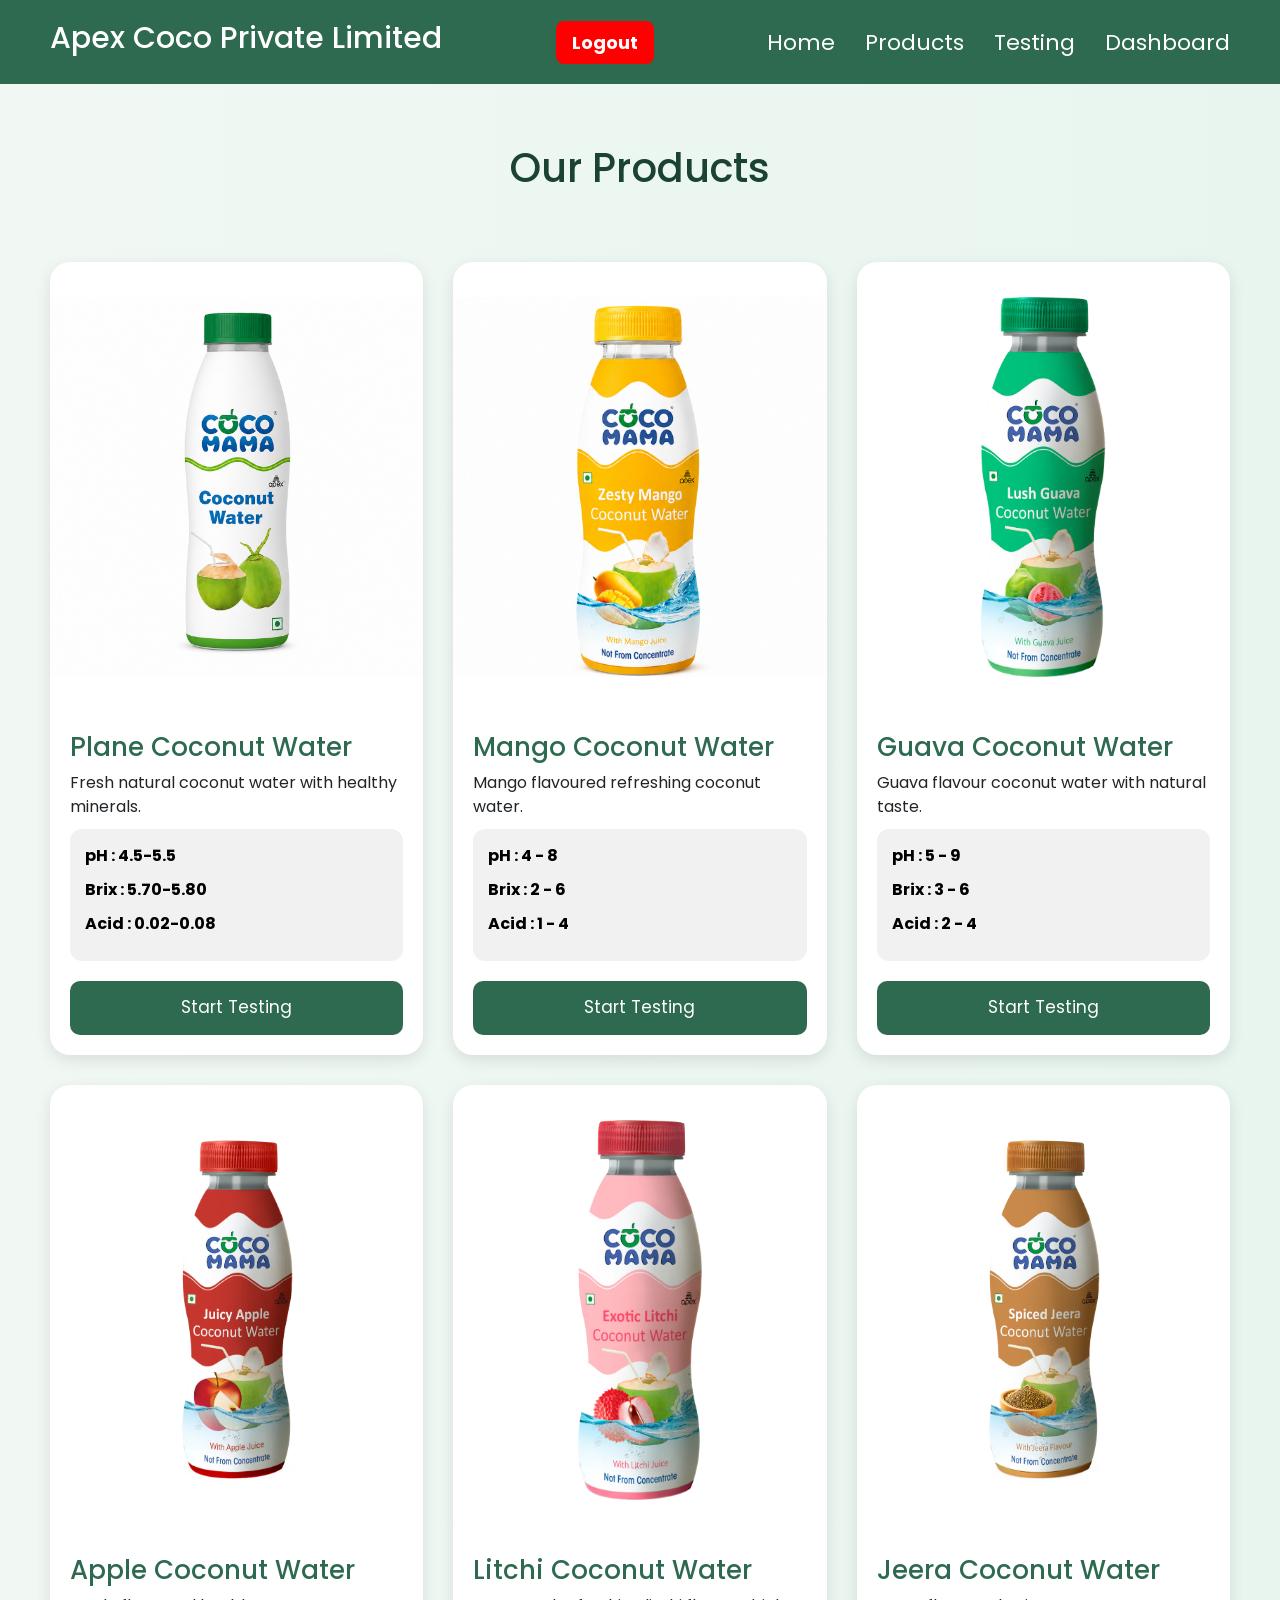
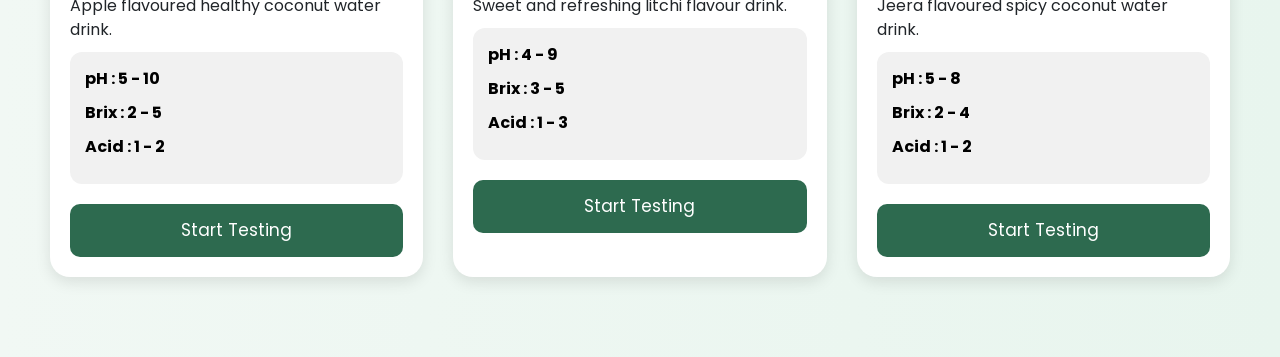
==== products.html @ 43e5ca84 "move files to root" ====
<!DOCTYPE html>
<html lang="en">
<head>
    <meta charset="UTF-8">
    <meta name="viewport" content="width=device-width, initial-scale=1.0">
    <title>Apex coco private limited</title>
    <link rel="preconnect" href="https://fonts.googleapis.com">
<link href="https://fonts.googleapis.com/css2?family=Poppins:wght@300;400;500;600;700&display=swap" rel="stylesheet">
<link href="https://cdn.jsdelivr.net/npm/bootstrap@5.3.3/dist/css/bootstrap.min.css" rel="stylesheet">
    <link rel="stylesheet" href="style.css">
</head>
<body>
    <header>
        <h1>Apex Coco Private Limited</h1>

        <div class="user-info">
            
             <button onclick="logout()" class="logout-btn">  Logout </button>
            
        </div>

        <nav>
            <a href="./index.html">Home</a>
            <a href="./products.html">Products</a>
            <a href="./testing.html">Testing</a>
            <a href="./dashboard.html">Dashboard</a>
            
            
        </nav>
    </header>


    <section class="products">


        <h2 class="section-title">Our Products</h2>
        <div class="product-container">

             <div class="product-card">

                <div class="product-image">
                    <img src="./images/plane.png" alt="">
                </div>

                <div class="product-details">

                    <h3>Plane Coconut Water</h3>

                    <p>
                        Fresh natural coconut water with healthy minerals.
                    </p>

                    <div class="specs">

                        <p>pH : 4.5-5.5</p>
                        <p>Brix : 5.70-5.80</p>
                        <p>Acid : 0.02-0.08</p>

                    </div>

                    <button class="test-btn" onclick="goTesting()">
                        Start Testing
                    </button>

                </div>

            </div>


            <div class="product-card">

                <div class="product-image">
                    <img src="./images/ChatGPT Image May 11, 2026, 07_21_58 PM.png" alt="">
                </div>

                <div class="product-details">

                    <h3>Mango Coconut Water</h3>

                    <p>
                        Mango flavoured refreshing coconut water.
                    </p>

                    <div class="specs">

                        <p>pH : 4 - 8</p>
                        <p>Brix : 2 - 6</p>
                        <p>Acid : 1 - 4</p>

                    </div>

                    <button class="test-btn" onclick="goTesting()">
                        Start Testing
                    </button>

                </div>

            </div>


            <div class="product-card">

                <div class="product-image">
                    <img src="./images/guava.webp" alt="">
                </div>


                <div class="product-details">

                    <h3>Guava Coconut Water</h3>

                    <p>
                        Guava flavour coconut water with natural taste.
                    </p>

                    <div class="specs">

                        <p>pH : 5 - 9</p>
                        <p>Brix : 3 - 6</p>
                        <p>Acid : 2 - 4</p>

                    </div>

                    <button class="test-btn" onclick="goTesting()">
                        Start Testing
                    </button>

                </div>

            </div>




            <div class="product-card">

                <div class="product-image">
                    <img src="./images/apple.webp" alt="">
                </div>

                <div class="product-details">

                    <h3>Apple Coconut Water</h3>

                    <p>
                        Apple flavoured healthy coconut water drink.
                    </p>

                    <div class="specs">

                        <p>pH : 5 - 10</p>
                        <p>Brix : 2 - 5</p>
                        <p>Acid : 1 - 2</p>

                    </div>

                    <button class="test-btn" onclick="goTesting()">
                        Start Testing
                    </button>

                </div>

            </div>


             <div class="product-card">

                <div class="product-image">
                    <img src="./images/litchi.webp" alt="">
                </div>

                <div class="product-details">

                    <h3>Litchi Coconut Water</h3>

                    <p>
                        Sweet and refreshing litchi flavour drink.
                    </p>

                    <div class="specs">

                        <p>pH : 4 - 9</p>
                        <p>Brix : 3 - 5</p>
                        <p>Acid : 1 - 3</p>

                    </div>

                    <button class="test-btn" onclick="goTesting()">
                        Start Testing
                    </button>

                </div>

            </div>


             <div class="product-card">

                <div class="product-image">
                    <img src="./images/jeera.webp" alt="">
                </div>

                <div class="product-details">

                    <h3>Jeera Coconut Water</h3>

                    <p>
                        Jeera flavoured spicy coconut water drink.
                    </p>

                    <div class="specs">

                        <p>pH : 5 - 8</p>
                        <p>Brix : 2 - 4</p>
                        <p>Acid : 1 - 2</p>

                    </div>

                    <button class="test-btn" onclick="goTesting()">
                        Start Testing
                    </button>

                </div>

            </div>

        </div>




        </div>

    </section>

    <script>
        let goTesting=()=>{
            window.location.href = "testing.html"
        }


           let logout = ()=>{

    alert("Logout Successful")

    window.location.href = "index.html"

}
    </script>

    

    
</body>
</html>
---- style.css ----
*{
    margin: 0;
    padding: 0;
    box-sizing: border-box;
     font-family: 'Poppins', sans-serif;
}
body{
    
    background: linear-gradient(to right,#f1f8f4,#e8f5ee);
    min-height: 100vh;
}
header{
    width: 100%;
    background: #2d6a4f;
    color: white;
    padding: 20px 50px;
    display: flex;
    justify-content: space-between;
    align-items: center;
}
header h1{
    font-size: 30px;
}
nav {
    display: flex;
    gap: 30px;
}
nav a{
    color: white;
    text-decoration: none;
    font-size: 22px;
    position: relative;
}
nav a::after{
    content: "";
    position: absolute;
    left: 0;
    bottom: -5px;
    width: 0%;
    height: 3px;
    background: white;
    transition: 0.3s;
}
nav a:hover::after{
    width: 100%;

}


.user-info{
    display: flex;
    gap: 15px;
    font-size: 14px;
    align-items: center;
}
.home{
    padding: 50px;
    text-align: center;
}



.login-page{
    height: calc(100vh - 100px);

    display: flex;
    justify-content: center;
    align-items: center;
}

.login-container{
  width: 420px;
    margin: 80px auto;
    background: white;
    padding: 30px;
    border-radius: 20px;
}
.form-control{
    display: flex;
    flex-direction: column;
    margin-bottom: 20px;
}
.form-control input{
    padding: 12px;
    font-size: 16px;

}
.form-control label{
    font-weight: bold;
    margin-bottom: 8px;
    font-size: 16px;
}
button{
     width: 100%;
    padding: 12px;
    border: none;
    background: #2d6a4f;
    color: white;
    border-radius: 10px;
    font-size: 18px;
    cursor: pointer;
    transition: 0.3s;
}
.login-container h1{
    text-align: center;
    font-size: 22px;
    margin-bottom: 10px;
}

.dashboard{
    width: 90%;
    margin: 40px auto;

    background: white;

    padding: 30px;

    border-radius: 20px;

    
}
.dashboard h2{
    margin-bottom: 30px;
    color: #2d6a4f;
}

.form-container{
    display: grid;

    grid-template-columns: repeat(2,1fr);

    gap: 20px;
}

.form-control input,
.form-control select{
    padding: 10px;
    border: 1px solid #ccc;
    border-radius: 10px;
    font-size: 16px;
    outline: none;

}


table{
    width: 100%;
    border-collapse: collapse;
    margin-top: 40px;
}

table th{
    background: #2d6a4f;
    color: white;
}

table th,
table td{
    border: 1px solid #ddd;
    padding: 15px;
    text-align: center;
}



table tr:hover{
    background: #eef7f1;
}

td button{
    width: 80px;
    padding: 8px;
    border: none;
    border-radius: 5px;
    color: white;
    cursor: pointer;
    font-size: 15px;
    margin: 2px;
}

.edit-btn{
    background: orange;
}

.delete-btn{
    background: red;
}



.Pass{
    color: green;
    font-weight: bold;
}

.Fail{
    color: red;
    font-weight: bold;
}
.submit{
     width: 200px;
    padding: 12px;
    border: none;
    background: #2d6a4f;
    color: white;
    border-radius: 10px;
    font-size: 18px;
    cursor: pointer;
    transition: 0.3s;
    display: block;
    margin: 20px auto;

}
.register-page{
    min-height: auto;
    padding: 20px 0;
    display: flex;
    justify-content: center;
    align-items: center;
}
.register-container{
    width: 350px;
    background: white;
    padding: 30px;
    border-radius: 20px;
}


.register-container h1{
    text-align: center;
    color: #2d6a4f;
    margin-bottom: 20px;
    font-size: 30px;
}
.register-link{
    margin-top: 10px;
}
.error{
    color: red;
}

.login-link{
    margin-top:20px;
    text-align:center;
}

.login-link p{
    color:#555;
    font-size:15px;
}

.login-link a{
    color:#2d6a4f;
    text-decoration:none;
    font-weight:bold;
}

.login-link a:hover{
    text-decoration:underline;
}

.products{
    padding:60px 30px;
}
.section-title{
    text-align:center;
    font-size:40px;
    color:#1b4332;
    margin-bottom:50px;
}

.product-container{
    display:grid;
    grid-template-columns:repeat(3,1fr);
    gap:30px;
    padding:20px;
}


.product-card{
    background:white;
    border-radius:20px;
    overflow:hidden;
    transition:0.4s;
    box-shadow: 0 5px 15px rgba(0,0,0,0.1);
}

.product-card:hover{
    transform:translateY(-10px);
}

.product-image{
    width:100%;
    height:450px;
    display:flex;
    justify-content:center;
    align-items:center;

    
}

.product-image img{
    height: 380px;
    width: auto;
    object-fit:contain;

}



.product-details{
    padding:20px;
}

.product-details h3{
    font-size:26px;
    color:#2d6a4f;
    
}

.product-details p{
    font-size:16px;
    margin-bottom:10px;
}




.specs{
    background:#f1f1f1;
    padding:15px;
    border-radius:12px;
    
}

.specs p{
    
    font-weight:bold;
    color:black;
}

.test-btn{
    width:100%;
    margin-top:20px;
    padding:14px;
    border:none;
    background:#2d6a4f;
    color:white;
    font-size:17px;
    border-radius:10px;
    cursor:pointer;
    transition:0.3s;
}

       .dashboard{
            padding:40px;
        }

        .dashboard-title{
            margin-bottom:30px;
            color:#1b4332;
            font-size: 30px;
            font-weight: 600;
        }

        .dashboard-boxes{
            display:grid;
            grid-template-columns:repeat(auto-fit,minmax(250px,1fr));
            gap:20px;
            margin-bottom: 40px;
        }

        .box{
            background:white;
            padding:30px;
            border-radius:15px;
            box-shadow:0 3px 10px rgba(0,0,0,0.1);
            text-align:center;
            color: #222;
        }

        .box h3{
            color:#555;
            margin-bottom:15px;
            font-size: 20px;
            font-weight: 500;
        }

        .box h1{
            font-size: 20px;
            font-weight: 600;
            color:#2d6a4f;
            font-size:30px;
        }

        
         .recent-tests h2 {
            margin-bottom: 20px;
            color: #333;
            font-size: 20px;
            font-weight: 600;
        }

        .test-cards {
            display: grid;
            grid-template-columns: repeat(auto-fit, minmax(260px, 1fr));
            gap: 20px;
        }

        .test-card {
            background: white;
            padding: 20px;
            border-radius: 12px;
            box-shadow: 0px 4px 10px rgba(0, 0, 0, 0.1);
            transition: 0.3s;
            color: #222;
        }

        .test-card:hover {
            transform: translateY(-5px);
        }

        .test-card h3 {
            font-size: 18px;
            font-weight: 600;
            margin-bottom: 15px;
            color: #198754;
        }

        .test-card p {
            font-size: 16px;
            margin: 8px 0;
            color: #444;
        }
        .pass,
        .fail{
           padding:5px 10px;
           border-radius:20px;
        }

        .pass {
            color: green;
            font-weight: bold;
        }

        .fail {
            color:red;
            font-weight: bold;
        }

        .logout-btn{
             padding:8px 16px;
             border:none;
            background:red;
            color:white;
            border-radius:8px;
            cursor:pointer;
            font-weight:bold;
       }

       .logout-btn:hover{
             background:darkred;
       }

       .login-container,
       .register-container{
                backdrop-filter: blur(10px);
                box-shadow: 0 8px 30px rgba(0,0,0,0.2);
       }


       .dark-mode{
            background-color: #0f172a;
            color: white;
       }

       .dark-mode header{
                background-color: #111827;
       }

        .dark-mode .dashboard{
              background-color: #1f1f1f;
        }

        .dark-mode .box{
             background-color: #2a2a2a;
             color: white;
        }

          .dark-mode .test-card{
              background-color: #2a2a2a;
              color: white;
        }

           .dark-mode nav a{
                  color: white;
         }
         .dark-mode nav a:hover{
            color: #4ade80;
         }

         .dark-mode .dashboard{
            background: #0f172a;
         }

           .dark-mode .dashboard-title{
                  color: #4ade80;
          }
          .dark-mode .box{
               background:#1e293b;
               color:white;
               box-shadow:0 4px 15px rgba(0,0,0,0.4);
           }

           .dark-mode .box h3{
            color: #cbd5e1;
           }

           .dark-mode .box h1{
            color: #4ade80;
           }

           .dark-mode .recent-tests h2{
                 color:white;
           }


           .dark-mode .test-card{
                    background:#1e293b;
                    color:white;
                    box-shadow:0 4px 15px rgba(0,0,0,0.4);
            }

           .dark-mode .test-card h3{
                   color:#4ade80;
            }

            .dark-mode .test-card p{
                   color:#d1d5db;
            }

            .dark-mode .pass{
                      color:#4ade80;
            }

            .dark-mode {
                    color:#f87171;
            }




          .theme-btn{
                padding: 8px 16px;
                border: none;
                background-color: #22c55e;
                color: white;
                border-radius: 8px;
                cursor: pointer;
                margin-right: 10px;
                font-size: 16px;
                font-weight: bold;
                transition: 0.3s;
                }

                .theme-btn:hover{
                      background:#16a34a;
               }



@media (max-width: 768px) {

    header{
        padding:15px;
        text-align:center;
    }

    header h1{
        font-size:22px;
        margin-bottom:15px;
    }

    .user-info{
        margin-bottom:15px;
    }

    .logout-btn{
        padding:8px 18px;
        font-size:14px;
    }

    nav{
        display:flex;
        flex-wrap:wrap;
        justify-content:center;
        gap:10px;
    }

    nav a{
        font-size:14px;
        padding:8px 12px;
    }

    .products{
        padding:20px 15px;
    }

    .section-title{
        font-size:28px;
        text-align:center;
        margin-bottom:25px;
    }

    .product-container{
        display:grid;
        grid-template-columns:1fr;
        gap:25px;
    }

    .product-card{
        width:100%;
    }

    .product-image img{
        width:100%;
        height:auto;
        object-fit:contain;
        display: block;
    }

    .product-details{
        padding:15px;
    }

    .product-details h3{
        font-size:22px;
    }

    .product-details p{
        font-size:14px;
    }

    .specs p{
        font-size:14px;
    }

    .test-btn{
        width:100%;
        padding:12px;
        font-size:16px;
    }
}




@media (min-width: 769px) and (max-width: 1024px){

    .product-container{
        display:grid;
        grid-template-columns:repeat(2,1fr);
        gap:25px;
    }

    .product-image img{
        width:100%;
        height:240px;
        object-fit:cover;
    }
}



@media (max-width: 768px){

    .register-page{
        padding:20px 15px;
        min-height:100vh;
        display:flex;
        justify-content:center;
        align-items:center;
    }

    .register-container{
        width:100%;
        padding:25px 20px;
        border-radius:15px;
    }

    .register-container h1{
        font-size:28px;
        margin-bottom:20px;
        text-align:center;
    }

    .form-control{
        margin-bottom:18px;
    }

    .form-control label{
        font-size:15px;
    }

    .form-control input{
        width:100%;
        padding:12px;
        font-size:14px;
    }

    .error{
        font-size:13px;
    }

    button{
        width:100%;
        padding:12px;
        font-size:16px;
        margin-top:10px;
    }

    .login-link{
        text-align:center;
        margin-top:18px;
    }

    .login-link p{
        font-size:14px;
    }

    .login-link a{
        font-size:14px;
    }
}




@media (min-width: 769px) and (max-width: 1024px){

    .register-container{
        width:70%;
        padding:35px;
    }

    .register-container h1{
        font-size:32px;
    }

    .form-control input{
        padding:13px;
        font-size:15px;
    }

    button{
        padding:13px;
        font-size:17px;
    }
}



@media (max-width: 768px){

    .login-page{
        min-height:100vh;
        padding:20px 15px;
        display:flex;
        justify-content:center;
        align-items:center;
    }

    .login-container{
        width:100%;
        padding:30px 20px;
        border-radius:15px;
    }

    .login-container h1{
        font-size:28px;
        text-align:center;
        margin-bottom:25px;
        line-height:1.3;
    }

    .form-control{
        margin-bottom:18px;
    }

    .form-control label{
        font-size:15px;
    }

    .form-control input{
        width:100%;
        padding:12px;
        font-size:14px;
    }

    button{
        width:100%;
        padding:12px;
        font-size:16px;
        margin-top:10px;
    }

    .register-link{
        margin-top:18px;
        text-align:center;
    }

    .register-link p{
        font-size:14px;
        line-height:1.5;
    }

    .register-link a{
        font-size:14px;
    }
}




@media (min-width: 769px) and (max-width: 1024px){

    .login-container{
        width:70%;
        padding:40px;
    }

    .login-container h1{
        font-size:34px;
    }

    .form-control input{
        padding:13px;
        font-size:15px;
    }

    button{
        padding:13px;
        font-size:17px;
    }
}


@media (max-width: 768px){

    header{
        padding:15px;
        text-align:center;
    }

    header h1{
        font-size:22px;
        margin-bottom:15px;
        line-height:1.4;
    }

    .user-info{
        display:flex;
        justify-content:center;
        gap:10px;
        margin-bottom:15px;
    }

    .theme-btn,
    .logout-btn{
        padding:8px 16px;
        font-size:14px;
    }

    nav{
        display:flex;
        flex-wrap:wrap;
        justify-content:center;
        gap:10px;
    }

    nav a{
        font-size:14px;
        padding:8px 12px;
    }

    .dashboard{
        padding:20px 15px;
    }

    .dashboard-title{
        font-size:28px;
        text-align:center;
        margin-bottom:25px;
    }

    .dashboard-boxes{
        display:grid;
        grid-template-columns:1fr;
        gap:20px;
    }

    .box{
        padding:20px;
        text-align:center;
    }

    .box h3{
        font-size:18px;
        margin-bottom:10px;
    }

    .box h1{
        font-size:32px;
    }

    .recent-tests{
        margin-top:35px;
    }

    .recent-tests h2{
        font-size:24px;
        text-align:center;
        margin-bottom:20px;
    }

    .test-cards{
        display:grid;
        grid-template-columns:1fr;
        gap:20px;
    }

    .test-card{
        padding:18px;
    }

    .test-card h3{
        font-size:20px;
        margin-bottom:12px;
    }

    .test-card p{
        font-size:14px;
        line-height:1.6;
    }
}




@media (min-width: 769px) and (max-width: 1024px){

    .dashboard{
        padding:30px;
    }

    .dashboard-boxes{
        display:grid;
        grid-template-columns:repeat(2,1fr);
        gap:25px;
    }

    .test-cards{
        display:grid;
        grid-template-columns:repeat(2,1fr);
        gap:25px;
    }

    .box h1{
        font-size:36px;
    }

    .recent-tests h2{
        font-size:28px;
    }
}


@media (max-width: 768px){

    header{
        padding:15px;
        text-align:center;
    }

    header h1{
        font-size:22px;
        margin-bottom:15px;
        line-height:1.4;
    }

    .user-info{
        margin-bottom:15px;
    }

    .logout-btn{
        padding:8px 18px;
        font-size:14px;
    }

    nav{
        display:flex;
        flex-wrap:wrap;
        justify-content:center;
        gap:10px;
    }

    nav a{
        font-size:14px;
        padding:8px 12px;
    }

    .dashboard{
        padding:20px 15px;
    }

    .dashboard h2{
        font-size:28px;
        text-align:center;
        margin-bottom:25px;
    }

    .form-container{
        display:grid;
        grid-template-columns:1fr;
        gap:18px;
    }

    .form-control label{
        font-size:15px;
    }

    .form-control input,
    .form-control select{
        width:100%;
        padding:12px;
        font-size:14px;
    }

    .submit{
        width:100%;
        padding:12px;
        font-size:16px;
        margin-top:20px;
    }

    .table-container{
        width:100%;
        overflow-x:auto;
        margin-top:30px;
    }

    table{
        min-width:900px;
    }

    th,
    td{
        font-size:14px;
        padding:10px;
        text-align:center;
    }

    .edit-btn,
    .delete-btn{
        padding:6px 12px;
        font-size:13px;
    }
}




@media (min-width: 769px) and (max-width: 1024px){

    .dashboard{
        padding:30px;
    }

    .form-container{
        display:grid;
        grid-template-columns:repeat(2,1fr);
        gap:20px;
    }

    .table-container{
        overflow-x:auto;
    }

    table{
        min-width:1000px;
    }

    th,
    td{
        padding:12px;
        font-size:15px;
    }

    .submit{
        padding:13px 25px;
        font-size:17px;
    }
}
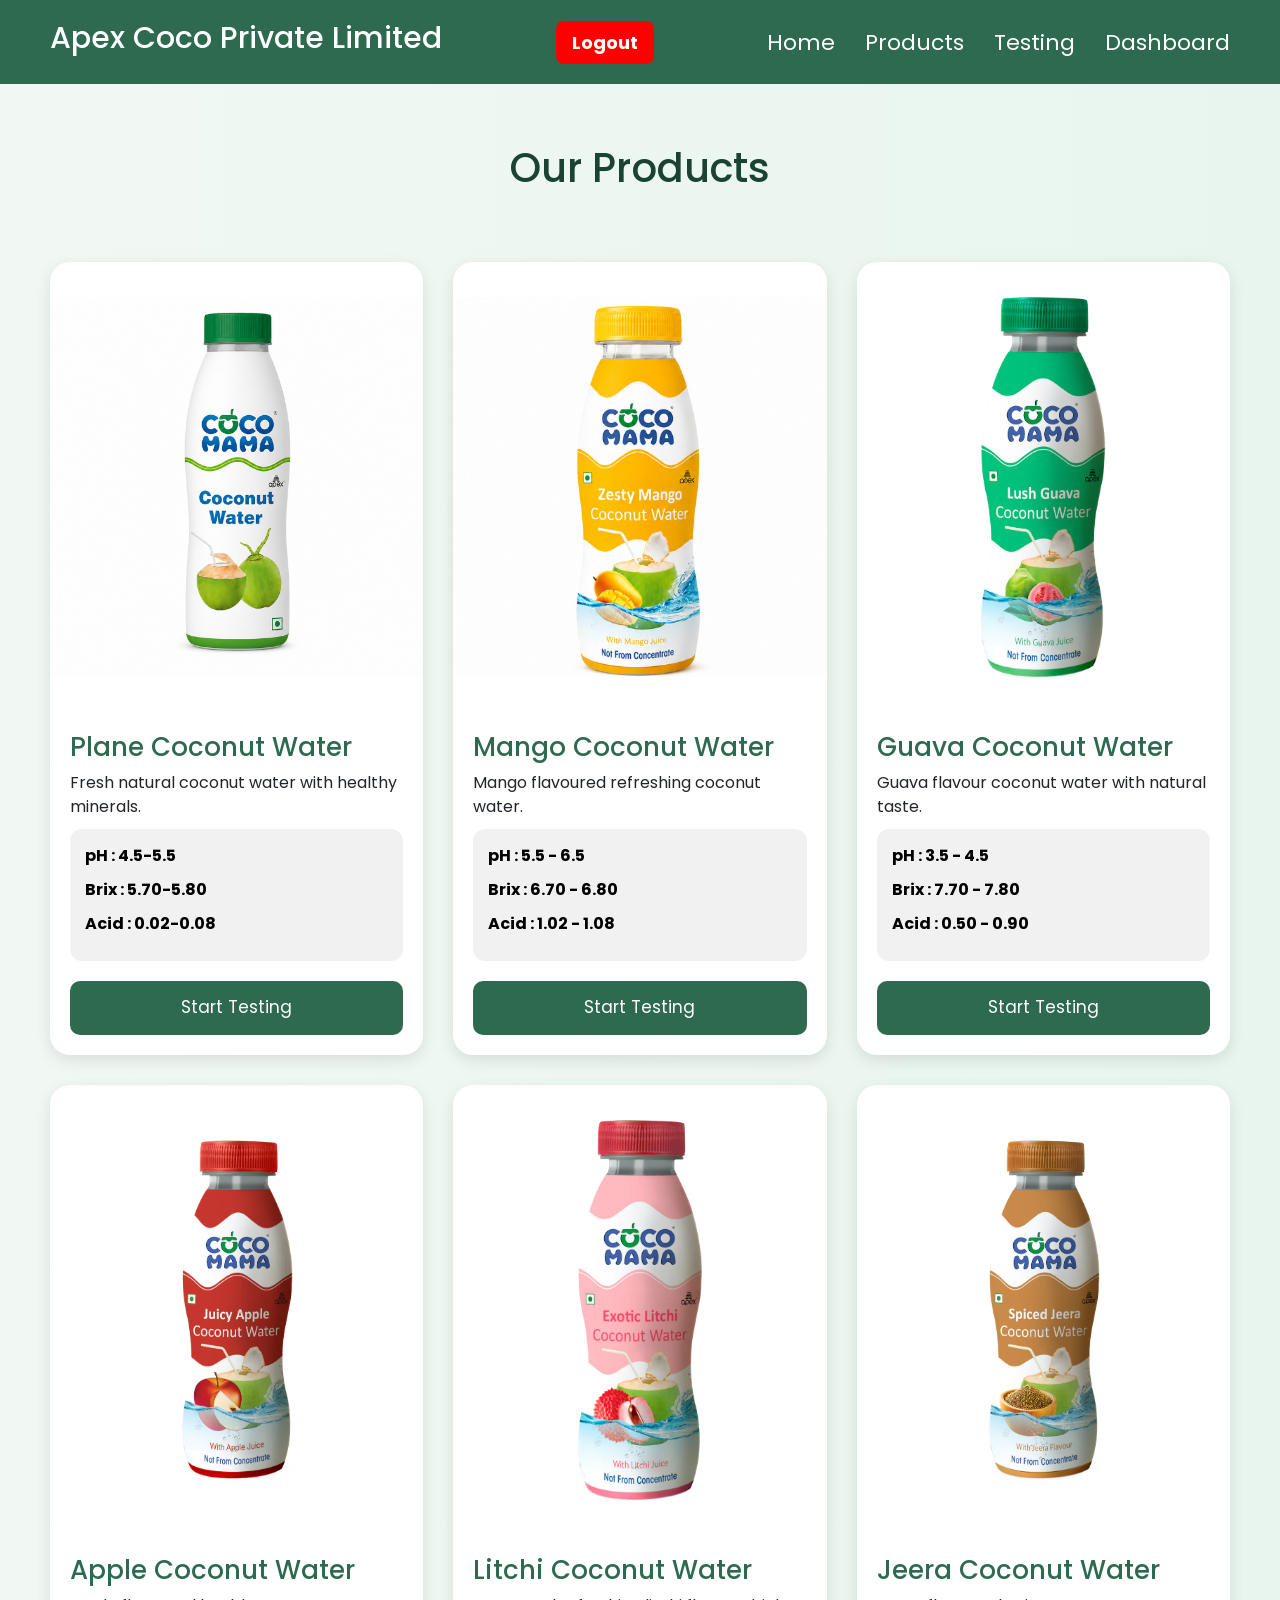
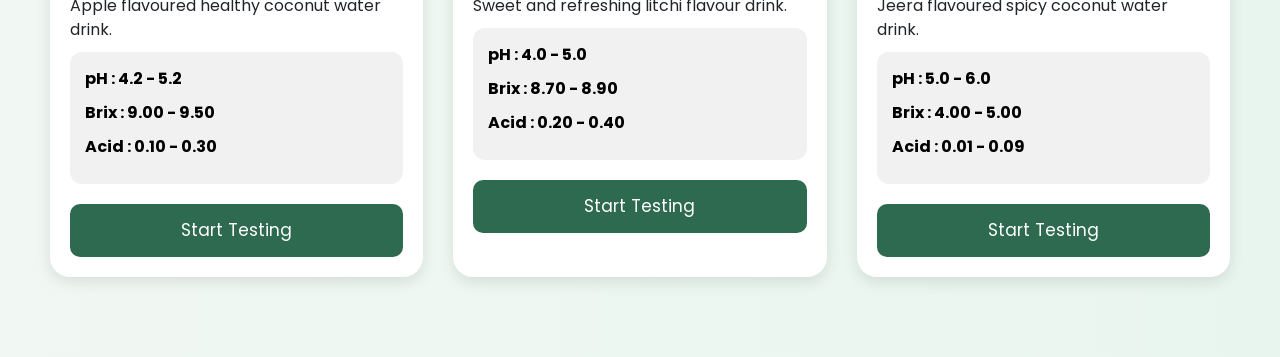
==== commit 049b707f: "update testing validation" ====
--- a/products.html
+++ b/products.html
@@ -83,9 +83,9 @@
 
                     <div class="specs">
 
-                        <p>pH : 4 - 8</p>
-                        <p>Brix : 2 - 6</p>
-                        <p>Acid : 1 - 4</p>
+                        <p>pH : 5.5 - 6.5</p>
+                        <p>Brix : 6.70 - 6.80</p>
+                        <p>Acid : 1.02 - 1.08</p>
 
                     </div>
 
@@ -115,9 +115,9 @@
 
                     <div class="specs">
 
-                        <p>pH : 5 - 9</p>
-                        <p>Brix : 3 - 6</p>
-                        <p>Acid : 2 - 4</p>
+                        <p>pH : 3.5 - 4.5</p>
+                        <p>Brix : 7.70 - 7.80</p>
+                        <p>Acid : 0.50 - 0.90</p>
 
                     </div>
 
@@ -148,9 +148,9 @@
 
                     <div class="specs">
 
-                        <p>pH : 5 - 10</p>
-                        <p>Brix : 2 - 5</p>
-                        <p>Acid : 1 - 2</p>
+                        <p>pH : 4.2 - 5.2</p>
+                        <p>Brix : 9.00 - 9.50</p>
+                        <p>Acid : 0.10 - 0.30</p>
 
                     </div>
 
@@ -179,9 +179,9 @@
 
                     <div class="specs">
 
-                        <p>pH : 4 - 9</p>
-                        <p>Brix : 3 - 5</p>
-                        <p>Acid : 1 - 3</p>
+                        <p>pH : 4.0 - 5.0</p>
+                        <p>Brix : 8.70 - 8.90</p>
+                        <p>Acid : 0.20 - 0.40</p>
 
                     </div>
 
@@ -210,9 +210,9 @@
 
                     <div class="specs">
 
-                        <p>pH : 5 - 8</p>
-                        <p>Brix : 2 - 4</p>
-                        <p>Acid : 1 - 2</p>
+                        <p>pH : 5.0 - 6.0</p>
+                        <p>Brix : 4.00 - 5.00</p>
+                        <p>Acid : 0.01 - 0.09</p>
 
                     </div>
 
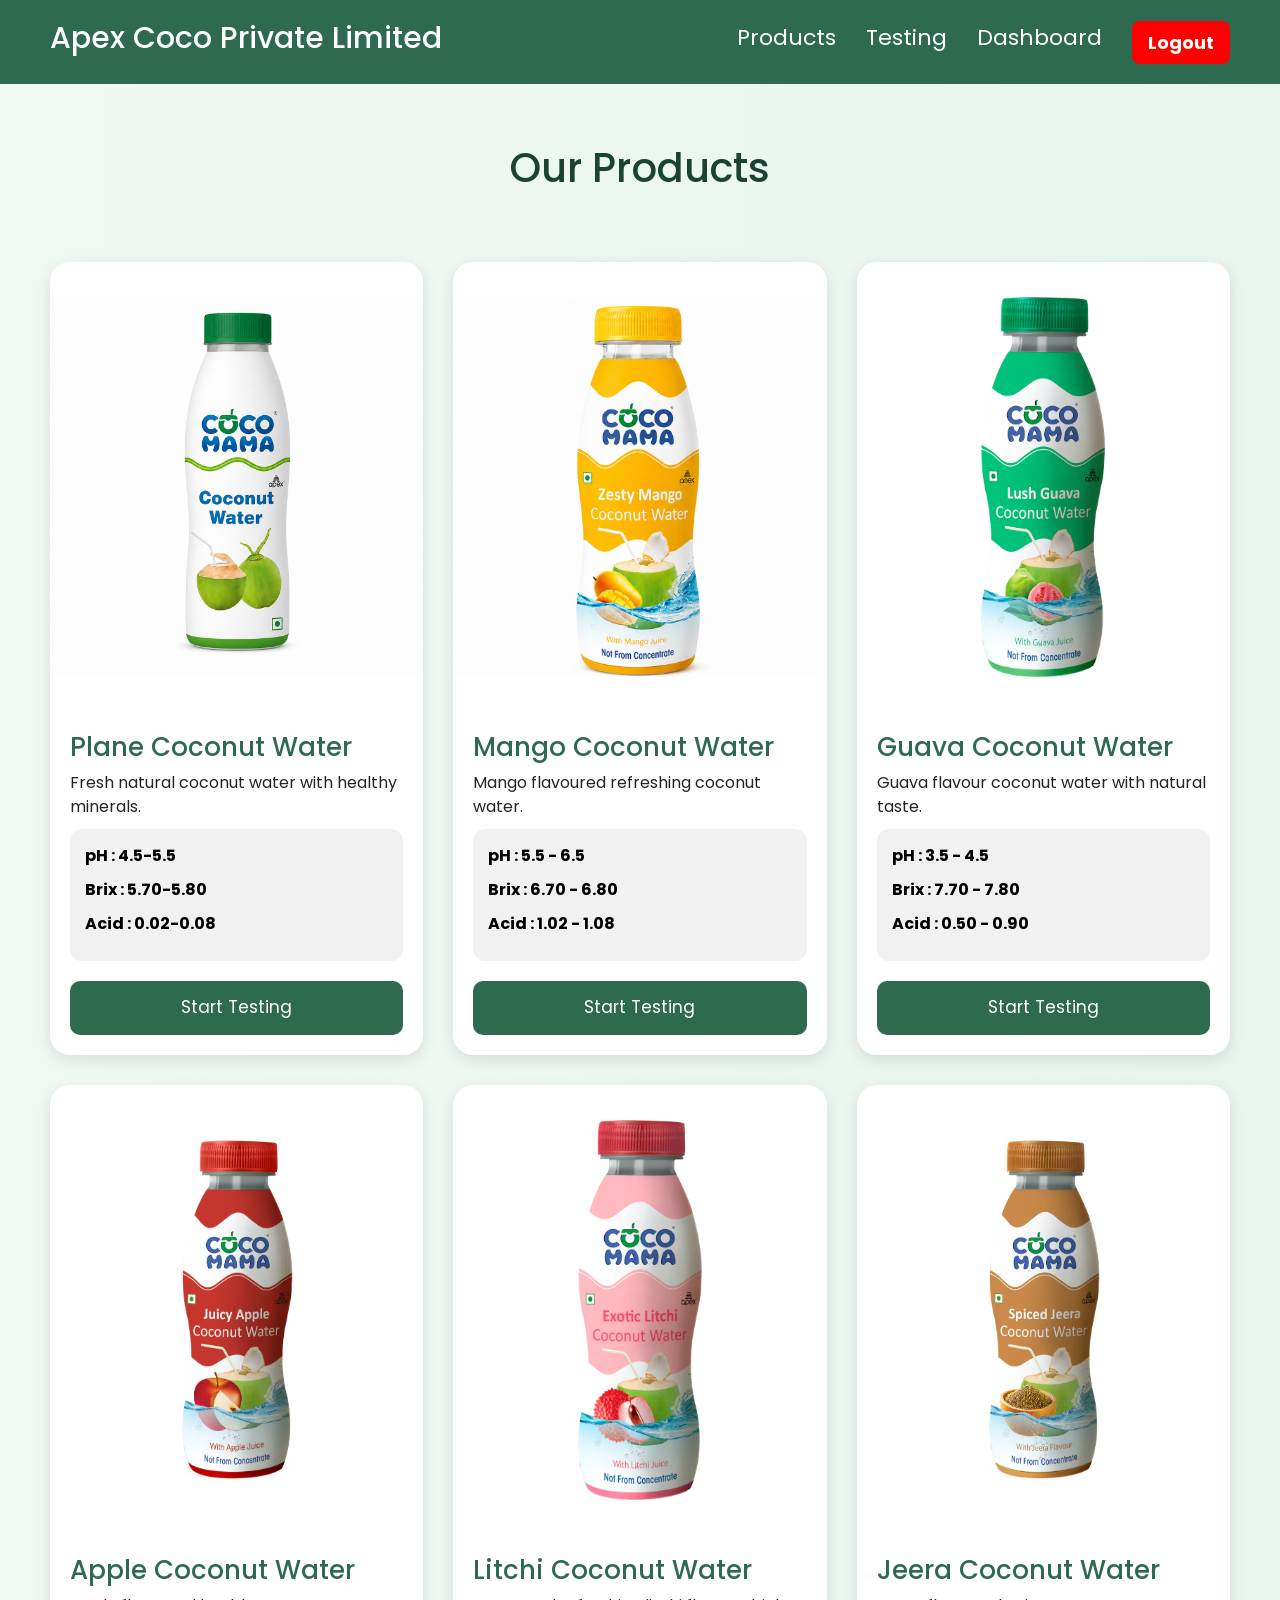
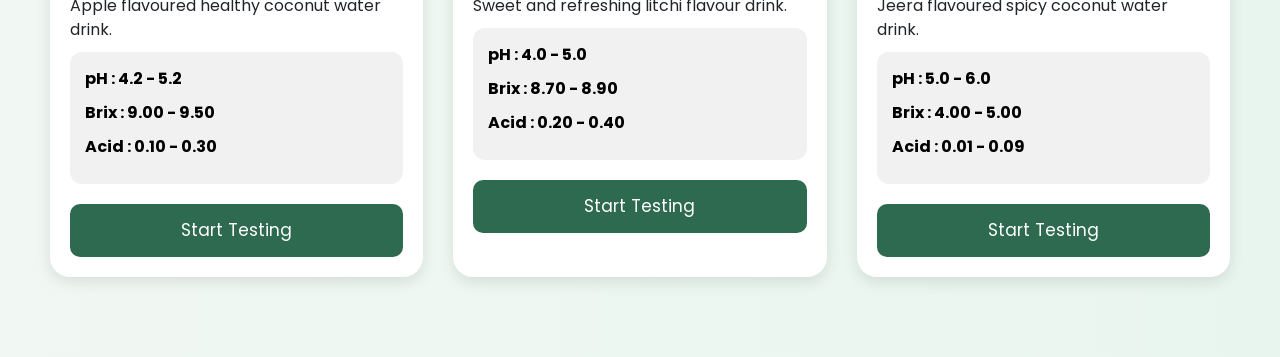
==== commit 9c43c80c: "change the place of logout button and remove home link" ====
--- a/products.html
+++ b/products.html
@@ -13,17 +13,12 @@
     <header>
         <h1>Apex Coco Private Limited</h1>
 
-        <div class="user-info">
-            
-             <button onclick="logout()" class="logout-btn">  Logout </button>
-            
-        </div>
-
         <nav>
-            <a href="./index.html">Home</a>
+            <!-- <a href="./index.html">Home</a> -->
             <a href="./products.html">Products</a>
             <a href="./testing.html">Testing</a>
             <a href="./dashboard.html">Dashboard</a>
+            <button onclick="logout()" class="logout-btn">  Logout </button>
             
             
         </nav>
